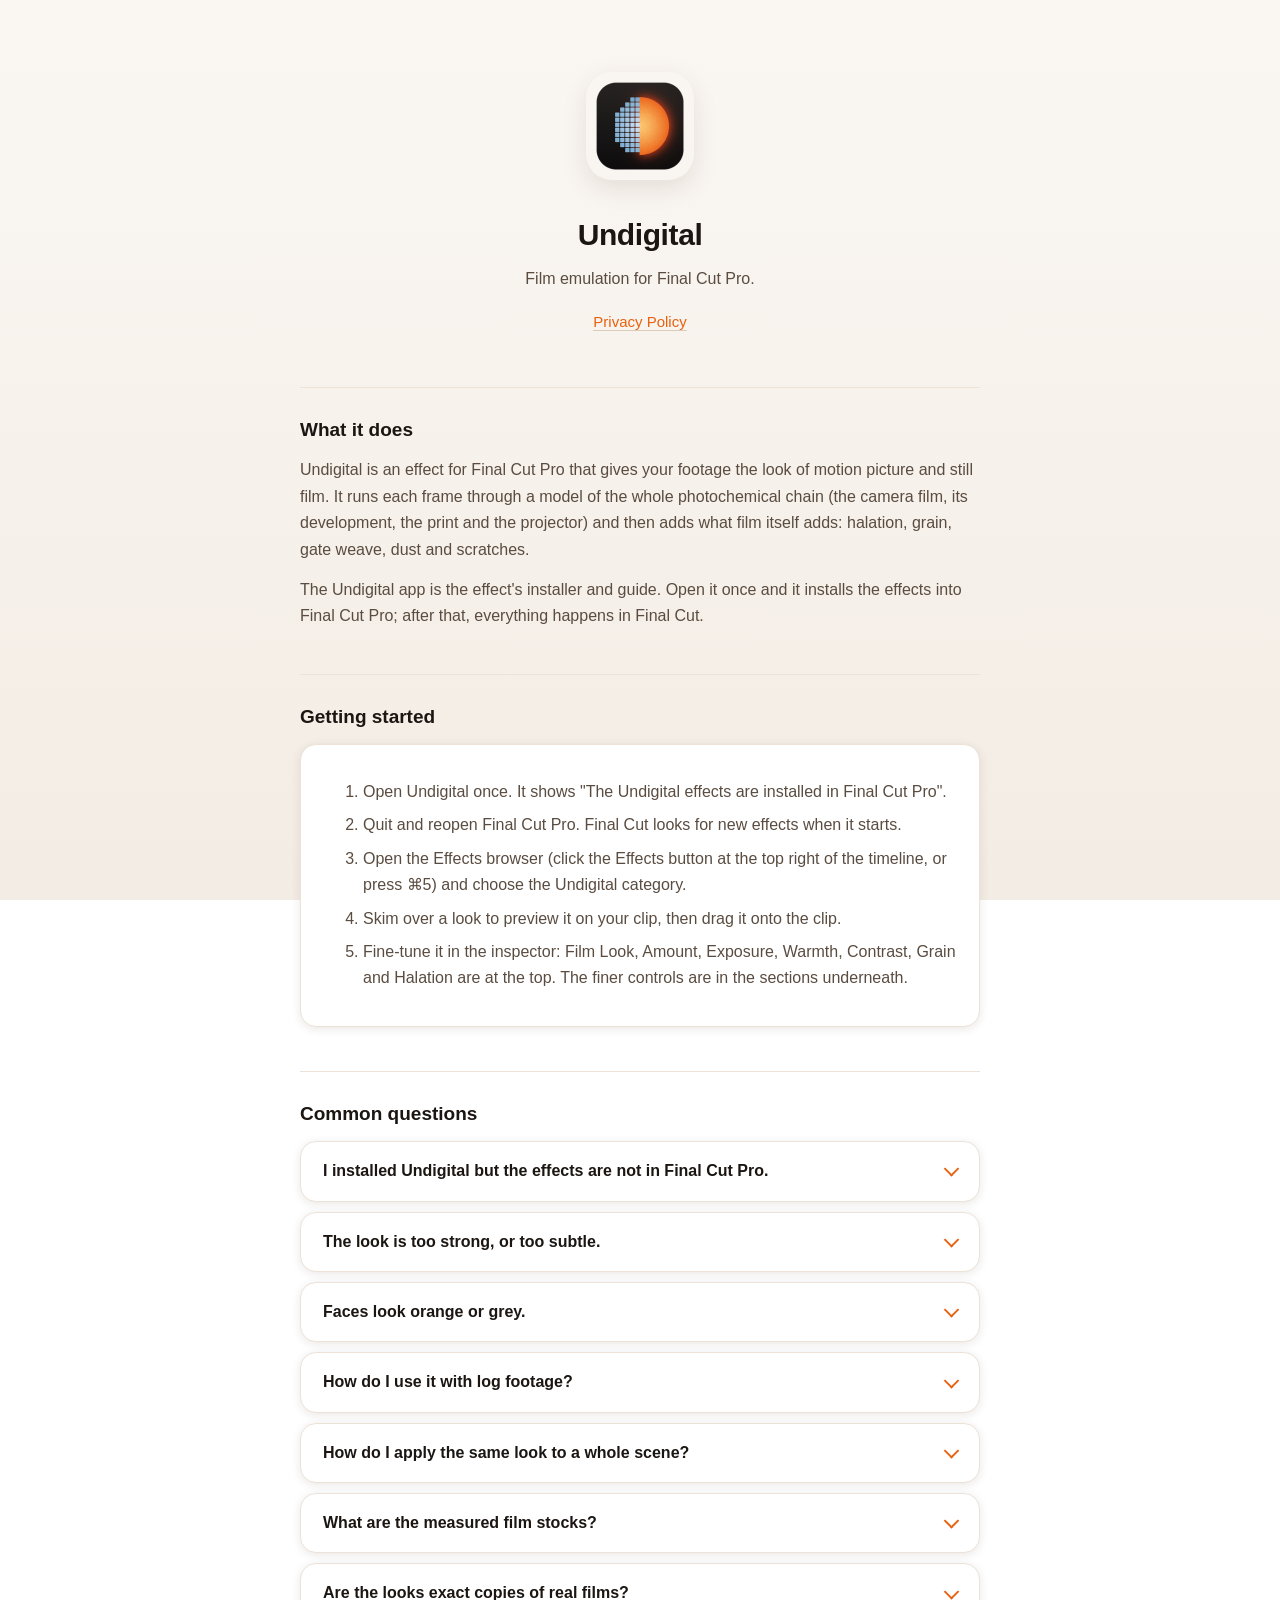
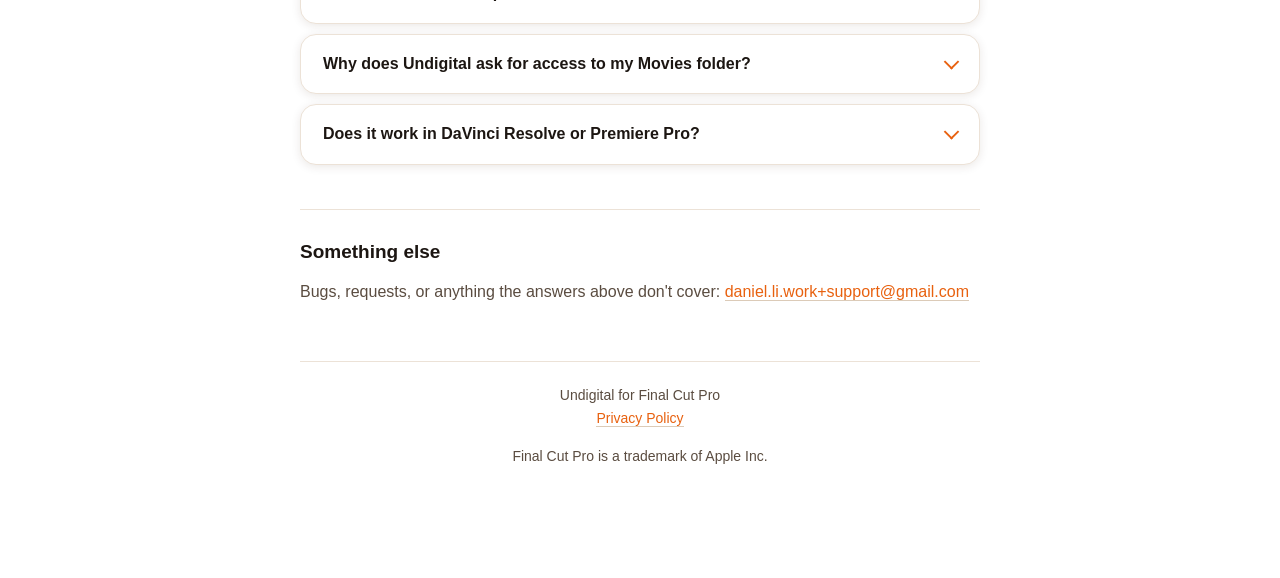
==== index.html @ 8bb25503 "Support page and privacy policy for Undigital Co-Authored-By: Claude Opus 5.5 <noreply@anthropic.com" ====
<!doctype html>
<html lang="en">
<head>
<meta charset="utf-8">
<meta name="viewport" content="width=device-width, initial-scale=1">
<title>Undigital — Support</title>
<meta name="description" content="Support and help for Undigital, a film emulation effect for Final Cut Pro on the Mac: halation, grain, print colour and gate weave.">
<meta name="theme-color" content="#e8610f" media="(prefers-color-scheme: light)">
<meta name="theme-color" content="#121110" media="(prefers-color-scheme: dark)">
<link rel="icon" href="mark.png">
<link rel="stylesheet" href="style.css">
<!-- Set before first paint so revealed content never flashes. -->
<script>document.documentElement.classList.add('js');</script>
</head>
<body>
<div class="progress" aria-hidden="true"></div>
<div class="wrap">

<header>
  <img src="mark.png" alt="Undigital app icon" width="108" height="108">
  <h1>Undigital</h1>
  <p class="tagline">Film emulation for Final Cut Pro.</p>
  <p class="nav"><a href="privacy.html">Privacy Policy</a></p>
</header>

<h2 class="reveal">What it does</h2>

<p class="reveal">Undigital is an effect for Final Cut Pro that gives your footage
the look of motion picture and still film. It runs each frame through a model of
the whole photochemical chain (the camera film, its development, the print and
the projector) and then adds what film itself adds: halation, grain, gate weave,
dust and scratches.</p>

<p class="reveal">The Undigital app is the effect's installer and guide. Open it
once and it installs the effects into Final Cut Pro; after that, everything
happens in Final Cut.</p>

<h2 id="start" class="reveal">Getting started</h2>

<div class="card reveal">
<ol>
  <li>Open Undigital once. It shows "The Undigital effects are installed in Final Cut Pro".</li>
  <li>Quit and reopen Final Cut Pro. Final Cut looks for new effects when it starts.</li>
  <li>Open the Effects browser (click the Effects button at the top right of the timeline,
  or press ⌘5) and choose the Undigital category.</li>
  <li>Skim over a look to preview it on your clip, then drag it onto the clip.</li>
  <li>Fine-tune it in the inspector: Film Look, Amount, Exposure, Warmth, Contrast,
  Grain and Halation are at the top. The finer controls are in the sections underneath.</li>
</ol>
</div>

<h2 id="faq" class="reveal">Common questions</h2>

<details class="faq reveal">
  <summary>I installed Undigital but the effects are not in Final Cut Pro.</summary>
  <div class="faq-panel"><div class="faq-body">
    <p>Open the Undigital app once, so it can install the effects, then quit Final
    Cut Pro completely (⌘Q) and open it again. Final Cut only looks for new effects
    when it starts. In the Effects browser, choose the Undigital category, or type
    "Undigital" in the browser's search field.</p>
    <p>If the Undigital window says the effects could not be installed, check that
    your Movies folder can be written to: the effects are installed in
    Movies ▸ Motion Templates. Then open Undigital again.</p>
  </div></div>
</details>

<details class="faq reveal">
  <summary>The look is too strong, or too subtle.</summary>
  <div class="faq-panel"><div class="faq-body">
    <p>Amount, the second row of the inspector, sets how much of the whole effect
    you see, from 0% (your original picture) to 100%. For a stronger texture, raise
    Grain and Halation; for a different colour, try another Film Look or add a
    Colour Style on top. To compare with the original, untick the Undigital
    checkbox in the inspector.</p>
  </div></div>
</details>

<details class="faq reveal">
  <summary>Faces look orange or grey.</summary>
  <div class="faq-panel"><div class="faq-body">
    <p>Set Exposure first so faces sit where you want them: film is kind to a
    slightly bright clip and harsh to a dark one. If skin still looks wrong, ease
    off Colour Separation (in Camera Film) or lower Style Amount.</p>
  </div></div>
</details>

<details class="faq reveal">
  <summary>How do I use it with log footage?</summary>
  <div class="faq-panel"><div class="faq-body">
    <p>If Final Cut Pro is already converting your log footage (its log
    conversion is on in the clip's settings), leave Camera on Automatic. If you
    have switched Final Cut's conversion off, open Source Footage in the inspector
    and choose your camera's log under Camera.</p>
  </div></div>
</details>

<details class="faq reveal">
  <summary>How do I apply the same look to a whole scene?</summary>
  <div class="faq-panel"><div class="faq-body">
    <p>Copy a graded clip (⌘C), select the other clips, then choose
    Edit ▸ Paste Attributes and tick Undigital. To keep a look for later, click
    Save Effects Preset at the bottom of the inspector; it appears in the Effects
    browser.</p>
  </div></div>
</details>

<details class="faq reveal">
  <summary>What are the measured film stocks?</summary>
  <div class="faq-panel"><div class="faq-body">
    <p>An optional, free download offered in the Undigital window: more film
    stocks and prints built from the film makers' published datasheets, about
    6 MB. The data is by Andrea Volpato (the spektrafilm project), licensed
    CC BY-SA 4.0. The download only happens when you click the button.</p>
  </div></div>
</details>

<details class="faq reveal">
  <summary>Are the looks exact copies of real films?</summary>
  <div class="faq-panel"><div class="faq-body">
    <p>No. The built-in stocks are models of how each kind of film behaves, and
    the film looks in the Film Look menu are matched to well-known films, not
    measured from the films themselves. Film
    names in the app say which product a look is modelled on or matched to.
    Undigital is not affiliated with, or endorsed by, their makers.</p>
  </div></div>
</details>

<details class="faq reveal">
  <summary>Why does Undigital ask for access to my Movies folder?</summary>
  <div class="faq-panel"><div class="faq-body">
    <p>Final Cut Pro finds effects in Movies ▸ Motion Templates, so that is where
    Undigital installs them. It does not read your films or anything else in that
    folder.</p>
  </div></div>
</details>

<details class="faq reveal">
  <summary>Does it work in DaVinci Resolve or Premiere Pro?</summary>
  <div class="faq-panel"><div class="faq-body">
    <p>Not yet. Undigital works in Final Cut Pro. It runs on Apple
    silicon and Intel Macs.</p>
  </div></div>
</details>

<h2 class="reveal">Something else</h2>

<p class="reveal">Bugs, requests, or anything the answers above don't cover:
<a href="mailto:daniel.li.work+support@gmail.com">daniel.li.work+support@gmail.com</a></p>

<footer>
  <p>Undigital for Final Cut Pro<br>
  <a href="privacy.html">Privacy Policy</a></p>
  <p>Final Cut Pro is a trademark of Apple Inc.</p>
</footer>

</div>
<script src="site.js" defer></script>
</body>
</html>
---- style.css ----
/* Undigital support site. Palette echoes the app icon: a warm halation orange
   against near-black, with the icon's pale pixel blue as a quiet second colour.
   Dark-first like the icon, with a light variant derived from it. Structure and
   motion come from the Plimsoll support site. */
:root {
  --ground: #faf7f3;
  --ground-2: #f3ece4;
  --surface: #ffffff;
  --line: #ece2d7;
  --line-strong: #dccbb8;
  --text: #1c1612;
  --dim: #5a4c40;
  /* Kept for parity with the dark palette, not used for text (below 4.5:1). */
  --faint: #8a7a6c;
  --accent: #e8610f;
  --accent-2: #ff9a3c;
  /* Accent restated at text contrast. */
  --accent-text: #a8430a;
  --tint: #fbeee3;
  --shadow: rgba(60, 30, 10, 0.10);
  --shadow-lift: rgba(60, 30, 10, 0.16);

  --ease-out: cubic-bezier(0.23, 1, 0.32, 1);
  --ease-in-out: cubic-bezier(0.77, 0, 0.175, 1);
  --dur-hover: 160ms;
  --dur-accordion: 240ms;
  --dur-reveal: 420ms;
}

@media (prefers-color-scheme: dark) {
  :root {
    --ground: #121110;
    --ground-2: #191715;
    --surface: #1e1b19;
    --line: #2e2925;
    --line-strong: #463d36;
    --text: #f6f1ec;
    --dim: #c9bdb2;
    --faint: #8f8378;
    --accent: #ff8a2a;
    --accent-2: #ffb36b;
    --accent-text: #ffb36b;
    --tint: #2a1f17;
    --shadow: rgba(0, 0, 0, 0.35);
    --shadow-lift: rgba(0, 0, 0, 0.5);
  }
}

* { box-sizing: border-box; }

html { scroll-behavior: smooth; scroll-padding-top: 80px; }
@media (prefers-reduced-motion: reduce) {
  html { scroll-behavior: auto; }
}

body {
  margin: 0;
  padding: 0 24px 96px;
  background: linear-gradient(180deg, var(--ground) 0%, var(--ground-2) 100%);
  background-attachment: fixed;
  color: var(--text);
  font: 16px/1.65 -apple-system, BlinkMacSystemFont, "Segoe UI", Inter, sans-serif;
  -webkit-font-smoothing: antialiased;
}

.wrap { max-width: 680px; margin: 0 auto; }

/* ---------- Reading progress -------------------------------------------
   Scroll-driven where the engine has scroll timelines — Chrome and Safari
   both do — so it runs off the main thread with no scroll listener at all.
   Firefox has none yet; there site.js drives the identical transform from a
   passive, rAF-throttled listener instead.

   The animation is declared inside @supports on purpose. Left unguarded, an
   engine without scroll timelines ignores `animation-timeline`, falls back to
   the document timeline at the default 0s duration, and `both` fill paints a
   permanently full bar. Guarded, it simply stays at scaleX(0) and paints
   nothing until JS takes over. */
.progress {
  position: fixed;
  inset: 0 0 auto 0;
  height: 3px;
  transform: scaleX(0);
  transform-origin: 0 50%;
  background: linear-gradient(90deg, var(--accent), var(--accent-2));
  z-index: 20;
}
@supports (animation-timeline: scroll(root block)) {
  .progress {
    animation: progress-grow linear both;
    animation-timeline: scroll(root block);
  }
}
@keyframes progress-grow {
  from { transform: scaleX(0); }
  to { transform: scaleX(1); }
}

/* ---------- Header ------------------------------------------------------ */
header { text-align: center; padding: 72px 0 8px; }
header img {
  width: 108px; height: 108px; border-radius: 26px;
  box-shadow: 0 8px 26px var(--shadow);
}

h1 {
  font-size: 30px; font-weight: 600; letter-spacing: -0.4px;
  margin: 22px 0 6px;
}
.tagline { color: var(--dim); margin: 0 0 8px; }

h2 {
  font-size: 19px; font-weight: 600; margin: 44px 0 12px;
  padding-top: 26px; border-top: 1px solid var(--line);
  scroll-margin-top: 84px;
}
h3 { font-size: 16px; font-weight: 600; margin: 26px 0 6px; color: var(--text); }

p, li { color: var(--dim); }
p { margin: 0 0 14px; }
ul { padding-left: 22px; margin: 0 0 14px; }
li { margin-bottom: 7px; }
strong { color: var(--text); font-weight: 600; }

a {
  color: var(--accent);
  text-decoration: none;
  border-bottom: 1px solid var(--line-strong);
  transition: border-bottom-color var(--dur-hover) ease,
              color var(--dur-hover) ease;
}
@media (hover: hover) and (pointer: fine) {
  a:hover { border-bottom-color: var(--accent); color: var(--accent-text); }
}
a:focus-visible {
  outline: 2px solid var(--accent);
  outline-offset: 3px;
  border-radius: 3px;
}

.card {
  background: var(--surface);
  border: 1px solid var(--line);
  border-radius: 16px;
  padding: 18px 22px;
  margin: 0 0 14px;
  box-shadow: 0 2px 10px var(--shadow);
}
.card p:last-child { margin-bottom: 0; }

.nav { text-align: center; margin: 18px 0 0; font-size: 15px; }
.nav a { margin: 0 10px; }

footer {
  margin-top: 56px; padding-top: 22px; border-top: 1px solid var(--line);
  color: var(--dim); font-size: 14px; text-align: center;
}

code {
  background: rgba(232, 97, 15, .10); padding: 2px 6px;
  border-radius: 5px; font-size: 14px; color: var(--accent);
}

/* ---------- FAQ accordion ----------------------------------------------
   Native <details>, so it opens and closes with no JS at all; the
   transition is progressive enhancement on top. */
.faq {
  background: var(--surface);
  border: 1px solid var(--line);
  border-radius: 16px;
  margin: 0 0 10px;
  box-shadow: 0 2px 10px var(--shadow);
  transition: box-shadow var(--dur-hover) ease,
              border-color var(--dur-hover) ease;
}
@media (hover: hover) and (pointer: fine) {
  .faq:hover { border-color: var(--line-strong); }
}
.faq[open] { box-shadow: 0 6px 20px var(--shadow-lift); }

.faq summary {
  cursor: pointer;
  list-style: none;
  padding: 16px 52px 16px 22px;
  position: relative;
  font-size: 16px;
  font-weight: 600;
  color: var(--text);
  border-radius: 16px;
}
.faq summary::-webkit-details-marker { display: none; }
.faq summary:focus-visible {
  outline: 2px solid var(--accent);
  outline-offset: -2px;
}

/* Chevron, drawn in CSS so there's no asset to load. */
.faq summary::after {
  content: "";
  position: absolute;
  right: 22px; top: 50%;
  width: 9px; height: 9px;
  border-right: 2px solid var(--accent);
  border-bottom: 2px solid var(--accent);
  transform: translateY(-70%) rotate(45deg);
  transform-origin: center;
  transition: transform var(--dur-accordion) var(--ease-out);
}
.faq[open] summary::after { transform: translateY(-25%) rotate(225deg); }

/* The panel is a one-row grid animated 0fr -> 1fr. That interpolates in
   Chrome, Safari and Firefox alike. The obvious alternative — transitioning
   ::details-content's block-size to `auto` — additionally needs
   `interpolate-size: allow-keywords`, which Safari and Firefox do not
   support, so there the accordion silently snapped open with no transition.

   The row is minmax(0, Nfr) rather than a bare Nfr on purpose. A bare `0fr`
   means minmax(auto, 0fr), and that auto floor is the item's own padding —
   measured at 18px in both Chrome and Safari, so every closed question kept a
   visible strip. An explicit 0 minimum removes the floor; .faq-panel then
   clips the padding that overflows it. */
.faq-panel {
  display: grid;
  grid-template-rows: minmax(0, 0fr);
  overflow: hidden;
  transition: grid-template-rows var(--dur-accordion) var(--ease-out);
}
.faq[open] > .faq-panel { grid-template-rows: minmax(0, 1fr); }
/* site.js sets these while it drives a transition, so the row has a value to
   travel from. Same specificity as the [open] rule above, so order decides. */
.faq.is-collapsed > .faq-panel { grid-template-rows: minmax(0, 0fr); }
.faq.is-expanded > .faq-panel { grid-template-rows: minmax(0, 1fr); }

.faq-body { min-height: 0; padding: 0 22px 18px; }
.faq-body p { margin: 0 0 12px; }
.faq-body p:last-child { margin-bottom: 0; }

/* ---------- Table of contents ------------------------------------------ */
.toc {
  background: var(--surface);
  border: 1px solid var(--line);
  border-radius: 16px;
  padding: 16px 22px;
  margin: 32px 0 0;
  box-shadow: 0 2px 10px var(--shadow);
}
.toc h2 {
  border: 0; padding: 0; margin: 0 0 10px;
  font-size: 12px; letter-spacing: 1.4px; text-transform: uppercase;
  color: var(--dim);
}
.toc ol { margin: 0; padding-left: 20px; }
.toc li { margin-bottom: 5px; }
.toc a {
  border-bottom: 0;
  color: var(--dim);
  transition: color var(--dur-hover) ease;
}
@media (hover: hover) and (pointer: fine) {
  .toc a:hover { color: var(--accent); }
}
.toc a[aria-current="true"] { color: var(--accent); font-weight: 600; }

/* ---------- Scroll reveal ----------------------------------------------
   Only applied when JS is running, so the pages are fully readable with
   scripting off — which matters for a legal document. */
.js .reveal {
  opacity: 0;
  transform: translateY(10px);
  transition: opacity var(--dur-reveal) var(--ease-out),
              transform var(--dur-reveal) var(--ease-out);
  transition-delay: calc(var(--reveal-i, 0) * 55ms);
}
.js .reveal.is-visible {
  opacity: 1;
  transform: none;
}

@media (prefers-reduced-motion: reduce) {
  /* Keep the fade — it still signals arrival — but drop the movement. */
  .js .reveal { transform: none; transition: opacity 200ms ease; }
  .faq summary::after,
  .faq-panel { transition: none; }
  .progress { display: none; }
}

@media (max-width: 520px) {
  header { padding-top: 48px; }
  h1 { font-size: 25px; }
  .faq summary { padding: 15px 46px 15px 18px; font-size: 15.5px; }
  .faq-body { padding: 0 18px 16px; }
  .toc { padding: 14px 18px; }
}
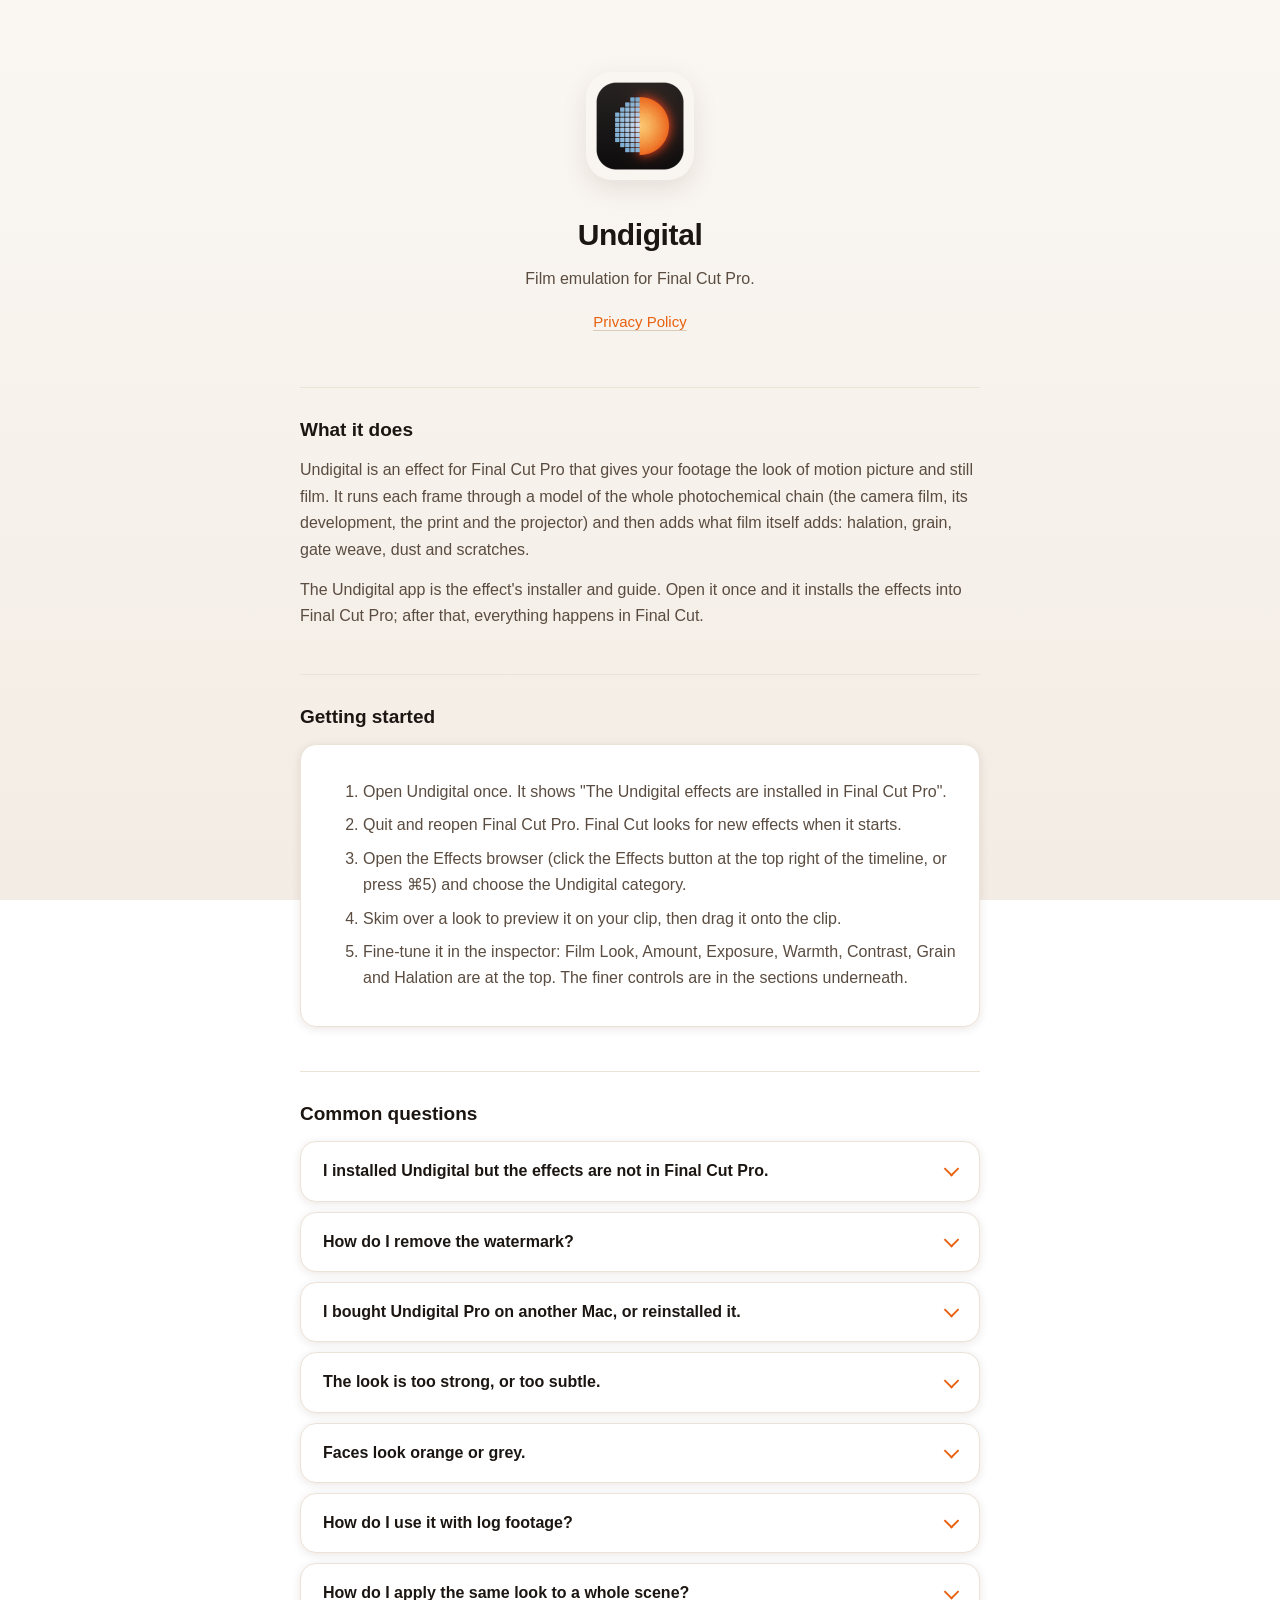
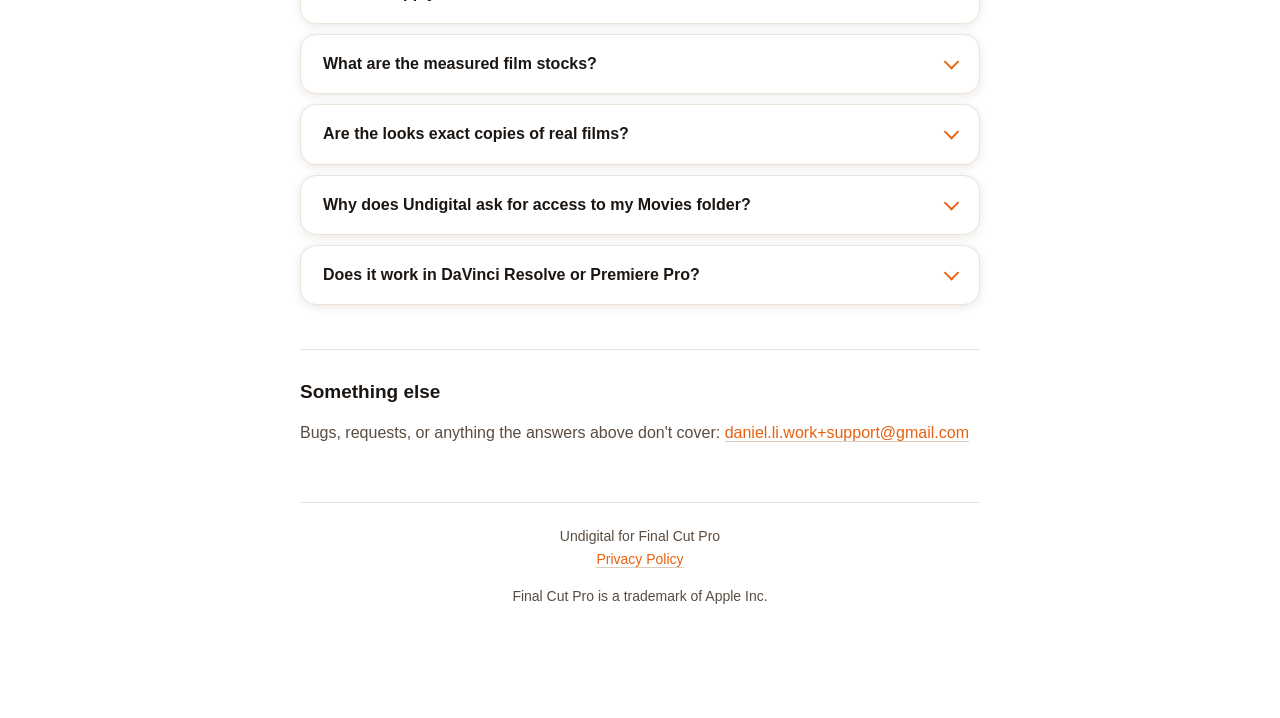
==== commit a2680b30: "Undigital Pro: watermark FAQ, restoring on another Mac, purchase section in the privacy policy Co-Au" ====
--- a/index.html
+++ b/index.html
@@ -61,6 +61,27 @@
     <p>If the Undigital window says the effects could not be installed, check that
     your Movies folder can be written to: the effects are installed in
     Movies ▸ Motion Templates. Then open Undigital again.</p>
+  </div></div>
+</details>
+
+<details class="faq reveal">
+  <summary>How do I remove the watermark?</summary>
+  <div class="faq-panel"><div class="faq-body">
+    <p>Undigital is free to use, and every look and control works, with an
+    Undigital watermark on the picture. Undigital Pro, one purchase with no
+    subscription, removes it. Open the Undigital app and click Remove Watermark.</p>
+    <p>If Final Cut Pro was open when you bought it, quit and reopen it. Clips
+    Final Cut had already rendered keep the watermark until their render files
+    are deleted: select the library, choose File ▸ Delete Generated Library
+    Files, then Delete Render Files.</p>
+  </div></div>
+</details>
+
+<details class="faq reveal">
+  <summary>I bought Undigital Pro on another Mac, or reinstalled it.</summary>
+  <div class="faq-panel"><div class="faq-body">
+    <p>Open the Undigital app on this Mac, signed in to the App Store with the
+    same Apple Account, and click Restore Purchases. Then restart Final Cut Pro.</p>
   </div></div>
 </details>
 
